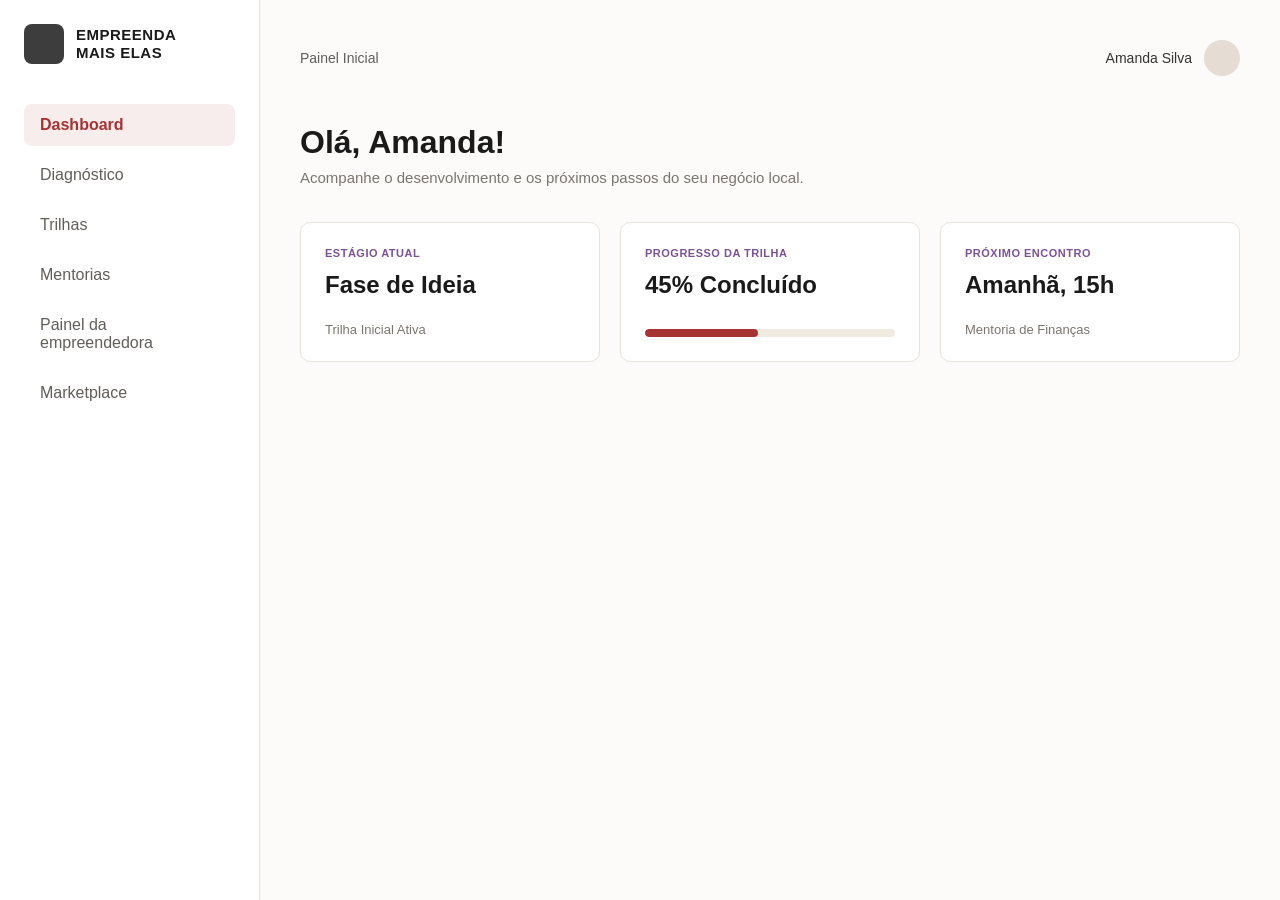
==== paginas/dashboard.html @ ef7c49da "feat: adicionar telas em HTML/CSS do Empreenda+ Elas" ====
<!DOCTYPE html>
<html lang="pt-BR">
<head>
    <meta charset="UTF-8">
    <meta name="viewport" content="width=device-width, initial-scale=1.0">
    <title>Empreenda+ Elas - Dashboard</title>
    <style>
        * {
            box-sizing: border-box;
            margin: 0;
            padding: 0;
            font-family: 'Segoe UI', Tahoma, Geneva, Verdana, sans-serif;
        }

        body {
            background-color: #fcfbfa;
            color: #333;
            display: flex;
            min-height: 100vh;
        }

        /* Menu Lateral (Sidebar) */
        .sidebar {
            width: 260px;
            background-color: #ffffff;
            border-right: 1px solid #e8e2da;
            padding: 24px;
            display: flex;
            flex-direction: column;
            flex-shrink: 0;
        }

        .logo-container {
            display: flex;
            align-items: center;
            gap: 12px;
            margin-bottom: 40px;
        }

        .logo-placeholder {
            width: 40px;
            height: 40px;
            background-color: #3d3d3d;
            border-radius: 8px;
        }

        .logo-text {
            font-weight: bold;
            font-size: 15px;
            color: #1a1a1a;
            letter-spacing: 0.5px;
            line-height: 1.2;
        }

        .nav-menu {
            list-style: none;
            display: flex;
            flex-direction: column;
            gap: 8px;
        }

        .nav-item a {
            display: block;
            padding: 12px 16px;
            color: #615e5a;
            text-decoration: none;
            border-radius: 8px;
            font-weight: 500;
            transition: all 0.2s ease;
        }

        .nav-item a:hover {
            background-color: #f7f3ed;
            color: #a63232;
        }

        .nav-item.active a {
            background-color: #f7eded;
            color: #a63232;
            font-weight: 600;
        }

        /* Conteúdo Principal */
        .main-content {
            flex: 1;
            padding: 40px;
            max-width: 1200px;
        }

        .header-top {
            display: flex;
            justify-content: space-between;
            align-items: center;
            margin-bottom: 48px;
        }

        .breadcrumb {
            font-size: 14px;
            color: #615e5a;
            font-weight: 500;
        }

        .user-profile {
            display: flex;
            align-items: center;
            gap: 12px;
        }

        .avatar {
            width: 36px;
            height: 36px;
            background-color: #e5dcd3;
            border-radius: 50%;
        }

        /* Seção de Boas-vindas */
        .welcome-section {
            margin-bottom: 36px;
        }

        .welcome-title {
            font-size: 32px;
            color: #1a1a1a;
            font-weight: 700;
            margin-bottom: 8px;
        }

        .welcome-subtitle {
            color: #7a756e;
            font-size: 15px;
        }

        /* Grid de Cards de Destaque */
        .overview-grid {
            display: flex;
            gap: 20px;
            flex-wrap: wrap;
        }

        .info-card {
            background-color: #ffffff;
            border: 1px solid #e8e2da;
            border-radius: 10px;
            padding: 24px;
            flex: 1;
            min-width: 260px;
            display: flex;
            flex-direction: column;
            justify-content: space-between;
            min-height: 140px;
        }

        .card-label {
            font-size: 11px;
            font-weight: 700;
            color: #7b5294; /* Tom roxo/púrpura dos rótulos internos */
            text-transform: uppercase;
            letter-spacing: 0.5px;
            margin-bottom: 12px;
        }

        .card-value {
            font-size: 24px;
            font-weight: 700;
            color: #1a1a1a;
            margin-bottom: 8px;
        }

        .card-subtext {
            font-size: 13px;
            color: #7a756e;
        }

        /* Componente da Barra de Progresso */
        .progress-wrapper {
            margin-top: 12px;
            width: 100%;
        }

        .progress-bg {
            width: 100%;
            height: 8px;
            background-color: #f0eae1;
            border-radius: 4px;
            overflow: hidden;
        }

        .progress-fill {
            height: 100%;
            background-color: #a63232;
            border-radius: 4px;
        }

        /* Ajuste de responsividade */
        @media (max-width: 768px) {
            .overview-grid {
                flex-direction: column;
            }
            .info-card {
                width: 100%;
            }
        }
    </style>
</head>
<body>

    <!-- Menu Lateral -->
    <nav class="sidebar">
        <div class="logo-container">
            <div class="logo-placeholder"></div>
            <span class="logo-text">EMPREENDA<br>MAIS ELAS</span>
        </div>
        <ul class="nav-menu">
            <li class="nav-item active"><a href="#">Dashboard</a></li>
            <li class="nav-item"><a href="#">Diagnóstico</a></li>
            <li class="nav-item"><a href="#">Trilhas</a></li>
            <li class="nav-item"><a href="#">Mentorias</a></li>
            <li class="nav-item"><a href="#">Painel da empreendedora</a></li>
            <li class="nav-item"><a href="#">Marketplace</a></li>
        </ul>
    </nav>

    <!-- Conteúdo Principal -->
    <main class="main-content">
        <div class="header-top">
            <span class="breadcrumb">Painel Inicial</span>
            <div class="user-profile">
                <span style="font-weight: 500; font-size: 14px;">Amanda Silva</span>
                <div class="avatar"></div>
            </div>
        </div>

        <!-- Introdução -->
        <div class="welcome-section">
            <h1 class="welcome-title">Olá, Amanda!</h1>
            <p class="welcome-subtitle">Acompanhe o desenvolvimento e os próximos passos do seu negócio local.</p>
        </div>

        <!-- Bloco de Destaques Rápidos -->
        <section class="overview-grid">
            
            <!-- Card 1 -->
            <div class="info-card">
                <div>
                    <div class="card-label">Estágio Atual</div>
                    <div class="card-value">Fase de Ideia</div>
                </div>
                <div class="card-subtext">Trilha Inicial Ativa</div>
            </div>

            <!-- Card 2 -->
            <div class="info-card">
                <div>
                    <div class="card-label">Progresso da Trilha</div>
                    <div class="card-value">45% Concluído</div>
                </div>
                <div class="progress-wrapper">
                    <div class="progress-bg">
                        <div class="progress-fill" style="width: 45%;"></div>
                    </div>
                </div>
            </div>

            <!-- Card 3 -->
            <div class="info-card">
                <div>
                    <div class="card-label">Próximo Encontro</div>
                    <div class="card-value">Amanhã, 15h</div>
                </div>
                <div class="card-subtext">Mentoria de Finanças</div>
            </div>

        </section>
    </main>

</body>
</html>
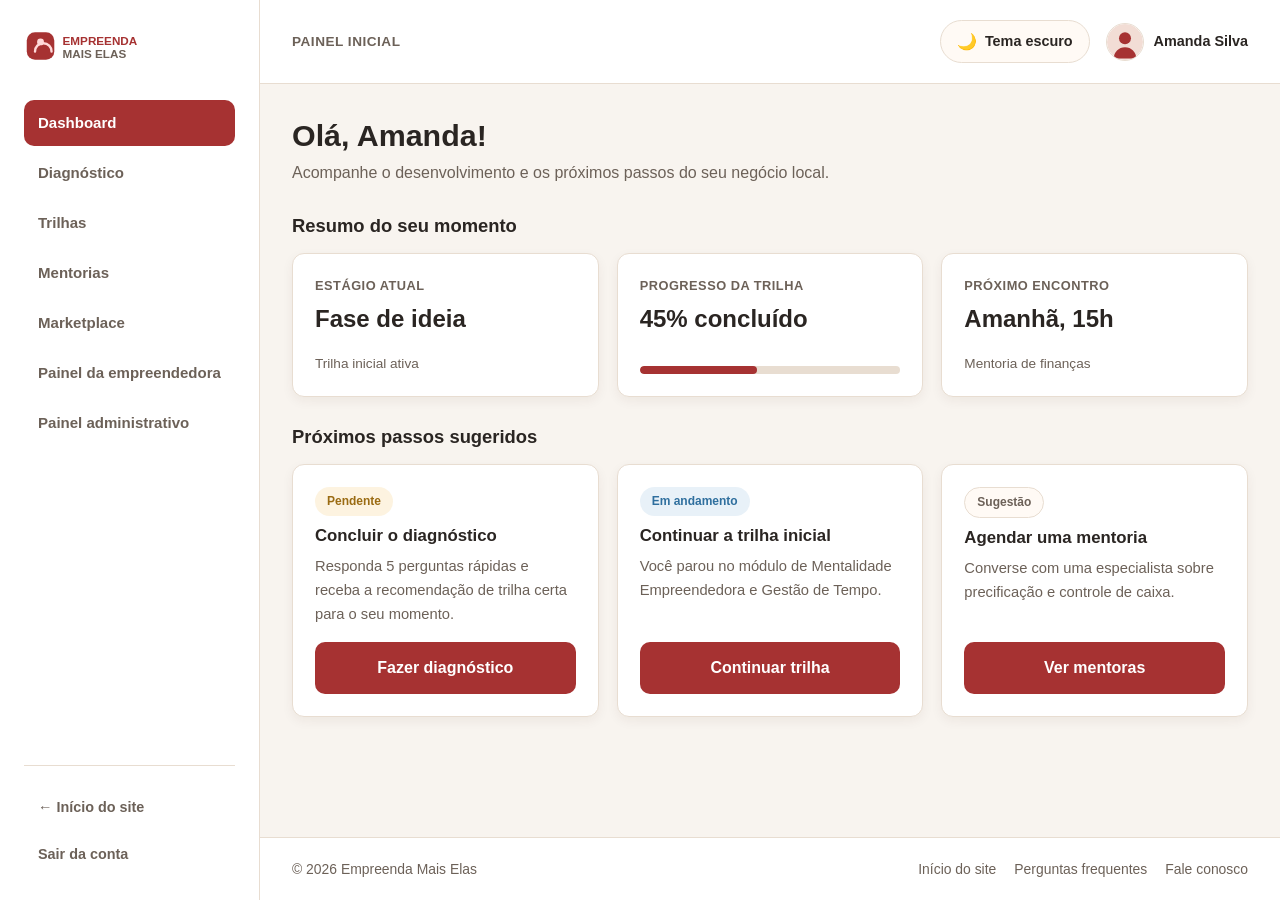
==== commit 0fcbea09: "Atualiza modelagem das páginas com nova interface minimalista" ====
--- a/paginas/dashboard.html
+++ b/paginas/dashboard.html
@@ -1,277 +1,159 @@
 <!DOCTYPE html>
 <html lang="pt-BR">
+
 <head>
     <meta charset="UTF-8">
     <meta name="viewport" content="width=device-width, initial-scale=1.0">
-    <title>Empreenda+ Elas - Dashboard</title>
-    <style>
-        * {
-            box-sizing: border-box;
-            margin: 0;
-            padding: 0;
-            font-family: 'Segoe UI', Tahoma, Geneva, Verdana, sans-serif;
-        }
+    <meta name="description" content="Painel inicial da empreendedora: estagio do negocio, progresso na trilha e proximos encontros.">
+    <title>Dashboard - Empreenda Mais Elas</title>
 
-        body {
-            background-color: #fcfbfa;
-            color: #333;
-            display: flex;
-            min-height: 100vh;
-        }
+    <link rel="icon" href="../img/logo-simbolo.svg" type="image/svg+xml">
+    <link rel="stylesheet" href="../css/base.css">
+    <link rel="stylesheet" href="../css/painel.css">
 
-        /* Menu Lateral (Sidebar) */
-        .sidebar {
-            width: 260px;
-            background-color: #ffffff;
-            border-right: 1px solid #e8e2da;
-            padding: 24px;
-            display: flex;
-            flex-direction: column;
-            flex-shrink: 0;
-        }
+    <!-- Sem "defer": o tema precisa ser aplicado antes da pagina pintar -->
+    <script src="../js/tema.js"></script>
+</head>
 
-        .logo-container {
-            display: flex;
-            align-items: center;
-            gap: 12px;
-            margin-bottom: 40px;
-        }
+<body class="layout-painel">
+    <a class="pular-para-conteudo" href="#conteudo">Pular para o conteúdo</a>
 
-        .logo-placeholder {
-            width: 40px;
-            height: 40px;
-            background-color: #3d3d3d;
-            border-radius: 8px;
-        }
+    <!-- ================= MENU LATERAL ================= -->
+    <nav class="menu-lateral" aria-label="Navegação da plataforma">
+        <a class="logo-marca" href="../index.html">
+            <img src="../img/logo.svg" alt="Empreenda Mais Elas - página inicial">
+        </a>
 
-        .logo-text {
-            font-weight: bold;
-            font-size: 15px;
-            color: #1a1a1a;
-            letter-spacing: 0.5px;
-            line-height: 1.2;
-        }
+        <ul class="menu-itens">
+                <li><a href="dashboard.html" aria-current="page">Dashboard</a></li>
+                <li><a href="diagnostico.html">Diagnóstico</a></li>
+                <li><a href="trilhas.html">Trilhas</a></li>
+                <li><a href="mentorias.html">Mentorias</a></li>
+                <li><a href="marketplace.html">Marketplace</a></li>
+                <li><a href="painelempreendedora.html">Painel da empreendedora</a></li>
+                <li><a href="paineladministrativo.html">Painel administrativo</a></li>
+        </ul>
 
-        .nav-menu {
-            list-style: none;
-            display: flex;
-            flex-direction: column;
-            gap: 8px;
-        }
-
-        .nav-item a {
-            display: block;
-            padding: 12px 16px;
-            color: #615e5a;
-            text-decoration: none;
-            border-radius: 8px;
-            font-weight: 500;
-            transition: all 0.2s ease;
-        }
-
-        .nav-item a:hover {
-            background-color: #f7f3ed;
-            color: #a63232;
-        }
-
-        .nav-item.active a {
-            background-color: #f7eded;
-            color: #a63232;
-            font-weight: 600;
-        }
-
-        /* Conteúdo Principal */
-        .main-content {
-            flex: 1;
-            padding: 40px;
-            max-width: 1200px;
-        }
-
-        .header-top {
-            display: flex;
-            justify-content: space-between;
-            align-items: center;
-            margin-bottom: 48px;
-        }
-
-        .breadcrumb {
-            font-size: 14px;
-            color: #615e5a;
-            font-weight: 500;
-        }
-
-        .user-profile {
-            display: flex;
-            align-items: center;
-            gap: 12px;
-        }
-
-        .avatar {
-            width: 36px;
-            height: 36px;
-            background-color: #e5dcd3;
-            border-radius: 50%;
-        }
-
-        /* Seção de Boas-vindas */
-        .welcome-section {
-            margin-bottom: 36px;
-        }
-
-        .welcome-title {
-            font-size: 32px;
-            color: #1a1a1a;
-            font-weight: 700;
-            margin-bottom: 8px;
-        }
-
-        .welcome-subtitle {
-            color: #7a756e;
-            font-size: 15px;
-        }
-
-        /* Grid de Cards de Destaque */
-        .overview-grid {
-            display: flex;
-            gap: 20px;
-            flex-wrap: wrap;
-        }
-
-        .info-card {
-            background-color: #ffffff;
-            border: 1px solid #e8e2da;
-            border-radius: 10px;
-            padding: 24px;
-            flex: 1;
-            min-width: 260px;
-            display: flex;
-            flex-direction: column;
-            justify-content: space-between;
-            min-height: 140px;
-        }
-
-        .card-label {
-            font-size: 11px;
-            font-weight: 700;
-            color: #7b5294; /* Tom roxo/púrpura dos rótulos internos */
-            text-transform: uppercase;
-            letter-spacing: 0.5px;
-            margin-bottom: 12px;
-        }
-
-        .card-value {
-            font-size: 24px;
-            font-weight: 700;
-            color: #1a1a1a;
-            margin-bottom: 8px;
-        }
-
-        .card-subtext {
-            font-size: 13px;
-            color: #7a756e;
-        }
-
-        /* Componente da Barra de Progresso */
-        .progress-wrapper {
-            margin-top: 12px;
-            width: 100%;
-        }
-
-        .progress-bg {
-            width: 100%;
-            height: 8px;
-            background-color: #f0eae1;
-            border-radius: 4px;
-            overflow: hidden;
-        }
-
-        .progress-fill {
-            height: 100%;
-            background-color: #a63232;
-            border-radius: 4px;
-        }
-
-        /* Ajuste de responsividade */
-        @media (max-width: 768px) {
-            .overview-grid {
-                flex-direction: column;
-            }
-            .info-card {
-                width: 100%;
-            }
-        }
-    </style>
-</head>
-<body>
-
-    <!-- Menu Lateral -->
-    <nav class="sidebar">
-        <div class="logo-container">
-            <div class="logo-placeholder"></div>
-            <span class="logo-text">EMPREENDA<br>MAIS ELAS</span>
+        <div class="menu-rodape">
+            <a href="../index.html">&larr; Início do site</a>
+            <a href="login.html" data-acao="sair">Sair da conta</a>
         </div>
-        <ul class="nav-menu">
-            <li class="nav-item active"><a href="#">Dashboard</a></li>
-            <li class="nav-item"><a href="#">Diagnóstico</a></li>
-            <li class="nav-item"><a href="#">Trilhas</a></li>
-            <li class="nav-item"><a href="#">Mentorias</a></li>
-            <li class="nav-item"><a href="#">Painel da empreendedora</a></li>
-            <li class="nav-item"><a href="#">Marketplace</a></li>
-        </ul>
     </nav>
 
-    <!-- Conteúdo Principal -->
-    <main class="main-content">
-        <div class="header-top">
-            <span class="breadcrumb">Painel Inicial</span>
-            <div class="user-profile">
-                <span style="font-weight: 500; font-size: 14px;">Amanda Silva</span>
-                <div class="avatar"></div>
+    <div class="area-conteudo">
+        <!-- ================= CABEÇALHO ================= -->
+        <header class="topo-painel">
+            <p class="trilha-navegacao">Painel inicial</p>
+
+            <div class="topo-acoes">
+                <button type="button" class="botao-tema" aria-pressed="false"
+                    aria-label="Mudar para o tema escuro">
+                    <span class="icone-tema" aria-hidden="true">🌙</span>
+                    <span class="texto-tema">Tema escuro</span>
+                </button>
+
+                <p class="perfil-usuaria">
+                    <img src="../img/avatar-amanda.svg" alt="Foto de perfil de Amanda Silva">
+                    <span class="nome-usuaria" data-nome-usuaria="">Amanda Silva</span>
+                </p>
             </div>
-        </div>
+        </header>
 
-        <!-- Introdução -->
-        <div class="welcome-section">
-            <h1 class="welcome-title">Olá, Amanda!</h1>
-            <p class="welcome-subtitle">Acompanhe o desenvolvimento e os próximos passos do seu negócio local.</p>
-        </div>
+        <!-- ================= CONTEÚDO PRINCIPAL ================= -->
+        <main class="conteudo-painel" id="conteudo">
+            <section class="intro-pagina" aria-labelledby="titulo-dashboard">
+                <h1 class="titulo-pagina" id="titulo-dashboard">
+                    Olá, <span data-nome-usuaria="">Amanda</span>!
+                </h1>
+                <p class="descricao-pagina">Acompanhe o desenvolvimento e os próximos
+                    passos do seu negócio local.</p>
+            </section>
 
-        <!-- Bloco de Destaques Rápidos -->
-        <section class="overview-grid">
-            
-            <!-- Card 1 -->
-            <div class="info-card">
-                <div>
-                    <div class="card-label">Estágio Atual</div>
-                    <div class="card-value">Fase de Ideia</div>
+            <section aria-labelledby="titulo-resumo">
+                <h2 class="titulo-secao" id="titulo-resumo">Resumo do seu momento</h2>
+
+                <div class="grade-cartoes">
+                    <article class="cartao cartao-indicador">
+                        <div>
+                            <p class="rotulo-indicador">Estágio atual</p>
+                            <p class="valor-indicador">Fase de ideia</p>
+                        </div>
+                        <p class="apoio-indicador">Trilha inicial ativa</p>
+                    </article>
+
+                    <article class="cartao cartao-indicador">
+                        <div>
+                            <p class="rotulo-indicador">Progresso da trilha</p>
+                            <p class="valor-indicador">45% concluído</p>
+                        </div>
+                        <div class="progresso">
+                            <div class="progresso-trilho">
+                                <div class="progresso-preenchimento" style="width: 45%"></div>
+                            </div>
+                            <p class="somente-leitor-tela">45 por cento concluído</p>
+                        </div>
+                    </article>
+
+                    <article class="cartao cartao-indicador">
+                        <div>
+                            <p class="rotulo-indicador">Próximo encontro</p>
+                            <p class="valor-indicador">Amanhã, 15h</p>
+                        </div>
+                        <p class="apoio-indicador">Mentoria de finanças</p>
+                    </article>
                 </div>
-                <div class="card-subtext">Trilha Inicial Ativa</div>
-            </div>
+            </section>
 
-            <!-- Card 2 -->
-            <div class="info-card">
-                <div>
-                    <div class="card-label">Progresso da Trilha</div>
-                    <div class="card-value">45% Concluído</div>
+            <section aria-labelledby="titulo-atalhos">
+                <h2 class="titulo-secao" id="titulo-atalhos">Próximos passos sugeridos</h2>
+
+                <div class="grade-cartoes">
+                    <article class="cartao cartao-trilha">
+                        <div>
+                            <span class="etiqueta etiqueta-aviso">Pendente</span>
+                            <h3>Concluir o diagnóstico</h3>
+                            <p>Responda 5 perguntas rápidas e receba a recomendação de
+                                trilha certa para o seu momento.</p>
+                        </div>
+                        <a class="botao-principal" href="diagnostico.html">Fazer diagnóstico</a>
+                    </article>
+
+                    <article class="cartao cartao-trilha">
+                        <div>
+                            <span class="etiqueta etiqueta-info">Em andamento</span>
+                            <h3>Continuar a trilha inicial</h3>
+                            <p>Você parou no módulo de Mentalidade Empreendedora e
+                                Gestão de Tempo.</p>
+                        </div>
+                        <a class="botao-principal" href="trilhas.html">Continuar trilha</a>
+                    </article>
+
+                    <article class="cartao cartao-trilha">
+                        <div>
+                            <span class="etiqueta etiqueta-neutra">Sugestão</span>
+                            <h3>Agendar uma mentoria</h3>
+                            <p>Converse com uma especialista sobre precificação e
+                                controle de caixa.</p>
+                        </div>
+                        <a class="botao-principal" href="mentorias.html">Ver mentoras</a>
+                    </article>
                 </div>
-                <div class="progress-wrapper">
-                    <div class="progress-bg">
-                        <div class="progress-fill" style="width: 45%;"></div>
-                    </div>
-                </div>
-            </div>
+            </section>
+        </main>
 
-            <!-- Card 3 -->
-            <div class="info-card">
-                <div>
-                    <div class="card-label">Próximo Encontro</div>
-                    <div class="card-value">Amanhã, 15h</div>
-                </div>
-                <div class="card-subtext">Mentoria de Finanças</div>
-            </div>
+        <!-- ================= RODAPÉ ================= -->
+        <footer class="rodape-painel">
+            <p>&copy; 2026 Empreenda Mais Elas</p>
+            <ul>
+                <li><a href="../index.html">Início do site</a></li>
+                <li><a href="../index.html#faq">Perguntas frequentes</a></li>
+                <li><a href="../index.html#contato">Fale conosco</a></li>
+            </ul>
+        </footer>
+    </div>
 
-        </section>
-    </main>
+    <script src="../js/auth.js" defer></script>
 
 </body>
-</html>+
+</html>
--- a/css/base.css
+++ b/css/base.css
@@ -0,0 +1,413 @@
+/* ==========================================================================
+   BASE.CSS - Fundacao compartilhada por TODAS as paginas
+   Tokens de cor, reset, tipografia, tema claro/escuro, botoes, formularios,
+   cabecalho, navegacao e rodape.
+   Deve ser o PRIMEIRO css carregado em qualquer pagina.
+   ========================================================================== */
+
+/* --------------------------------------------------------------------------
+   1. TOKENS DE DESIGN (tema claro)
+   -------------------------------------------------------------------------- */
+:root {
+    /* Cores da marca */
+    --cor-primaria: #a63232;
+    --cor-primaria-escura: #842525;
+    --cor-primaria-suave: #f7eded;
+
+    /* Superficies e texto */
+    --fundo: #f8f4ef;
+    --fundo-degrade-1: #f3e5d8;
+    --fundo-degrade-2: #f6f1ea;
+    --superficie: #ffffff;
+    --superficie-2: #fffaf5;
+    --texto: #2a2522;
+    --texto-suave: #6c6158;
+    --borda: #e8ddd1;
+
+    /* Estados */
+    --sucesso: #1d8b59;
+    --sucesso-fundo: #e7f5ee;
+    --erro: #c93d3d;
+    --erro-fundo: #fbeaea;
+    --info: #2f6f9e;
+    --info-fundo: #e8f1f8;
+    --aviso: #9a6b12;
+    --aviso-fundo: #fdf3e0;
+
+    /* Formularios */
+    --campo-fundo: #ffffff;
+    --texto-botao: #ffffff;
+    --foco-anel: rgba(166, 50, 50, 0.18);
+
+    /* Elevacao e forma */
+    --sombra: 0 12px 26px rgba(62, 34, 20, 0.08);
+    --sombra-suave: 0 4px 12px rgba(62, 34, 20, 0.06);
+    --raio: 16px;
+    --raio-pequeno: 10px;
+
+    /* Tipografia */
+    --fonte: "Segoe UI", Tahoma, Geneva, Verdana, sans-serif;
+}
+
+/* --------------------------------------------------------------------------
+   2. TOKENS DO TEMA ESCURO
+   Aplicado na tag <html> por js/tema.js ANTES da pagina pintar (evita piscar).
+   Basta redefinir os tokens aqui para o tema valer no site inteiro.
+   -------------------------------------------------------------------------- */
+html.tema-escuro {
+    --cor-primaria: #ff9b9b;
+    --cor-primaria-escura: #f38080;
+    --cor-primaria-suave: #3a2626;
+
+    --fundo: #1a1515;
+    --fundo-degrade-1: #241c1c;
+    --fundo-degrade-2: #171212;
+    --superficie: #251f1f;
+    --superficie-2: #2d2424;
+    --texto: #f7efe9;
+    --texto-suave: #d9c8bb;
+    --borda: #433838;
+
+    --sucesso: #7ad0a5;
+    --sucesso-fundo: #1e3a2d;
+    --erro: #ff8a8a;
+    --erro-fundo: #3c2323;
+    --info: #8fc4e8;
+    --info-fundo: #1e2e3a;
+    --aviso: #e8bf72;
+    --aviso-fundo: #3a2f1c;
+
+    --campo-fundo: #1f1a1a;
+    --texto-botao: #1d1515;
+    --foco-anel: rgba(255, 155, 155, 0.25);
+
+    --sombra: 0 12px 26px rgba(12, 8, 8, 0.4);
+    --sombra-suave: 0 4px 12px rgba(12, 8, 8, 0.35);
+}
+
+/* --------------------------------------------------------------------------
+   3. RESET
+   -------------------------------------------------------------------------- */
+*,
+*::before,
+*::after {
+    margin: 0;
+    padding: 0;
+    box-sizing: border-box;
+}
+
+html {
+    scroll-behavior: smooth;
+}
+
+html,
+body {
+    width: 100%;
+    overflow-x: hidden;
+}
+
+body {
+    font-family: var(--fonte);
+    font-size: 16px;
+    line-height: 1.6;
+    color: var(--texto);
+    background-color: var(--fundo);
+    transition: background-color 0.3s ease, color 0.3s ease;
+}
+
+img {
+    max-width: 100%;
+    height: auto;
+    display: block;
+}
+
+a {
+    color: var(--cor-primaria);
+}
+
+ul,
+ol {
+    list-style: none;
+}
+
+h1,
+h2,
+h3,
+h4 {
+    line-height: 1.25;
+}
+
+/* O atributo hidden precisa vencer regras como ".cartao-produto {display:flex}".
+   Sem isto o JavaScript esconde o elemento mas ele continua aparecendo. */
+[hidden] {
+    display: none !important;
+}
+
+/* Respeita quem prefere menos animacao */
+@media (prefers-reduced-motion: reduce) {
+    html {
+        scroll-behavior: auto;
+    }
+
+    *,
+    *::before,
+    *::after {
+        animation-duration: 0.01ms !important;
+        transition-duration: 0.01ms !important;
+    }
+}
+
+/* --------------------------------------------------------------------------
+   4. ACESSIBILIDADE
+   -------------------------------------------------------------------------- */
+.pular-para-conteudo {
+    position: absolute;
+    left: -9999px;
+    top: 0;
+    z-index: 999;
+    background: var(--cor-primaria);
+    color: var(--texto-botao);
+    padding: 12px 20px;
+    border-radius: 0 0 var(--raio-pequeno) 0;
+    font-weight: 700;
+    text-decoration: none;
+}
+
+.pular-para-conteudo:focus {
+    left: 0;
+}
+
+:focus-visible {
+    outline: 3px solid var(--cor-primaria);
+    outline-offset: 2px;
+}
+
+/* Texto visivel apenas para leitores de tela */
+.somente-leitor-tela {
+    position: absolute;
+    width: 1px;
+    height: 1px;
+    padding: 0;
+    margin: -1px;
+    overflow: hidden;
+    clip: rect(0, 0, 0, 0);
+    white-space: nowrap;
+    border: 0;
+}
+
+/* --------------------------------------------------------------------------
+   5. LOGOTIPO
+   -------------------------------------------------------------------------- */
+.logo-marca {
+    display: flex;
+    align-items: center;
+    gap: 10px;
+    text-decoration: none;
+    color: inherit;
+}
+
+.logo-marca img {
+    height: 40px;
+    width: auto;
+}
+
+/* No tema escuro o SVG do logo (vinho sobre transparente) perde contraste:
+   um leve clareamento resolve sem precisar de um segundo arquivo. */
+html.tema-escuro .logo-marca img {
+    filter: brightness(1.5) saturate(0.9);
+}
+
+/* --------------------------------------------------------------------------
+   6. BOTAO DE TEMA CLARO/ESCURO
+   -------------------------------------------------------------------------- */
+.botao-tema {
+    display: inline-flex;
+    align-items: center;
+    gap: 8px;
+    border: 1px solid var(--borda);
+    background: var(--superficie-2);
+    color: var(--texto);
+    border-radius: 999px;
+    padding: 9px 16px;
+    font: inherit;
+    font-size: 0.9rem;
+    font-weight: 700;
+    cursor: pointer;
+    white-space: nowrap;
+    transition: transform 0.2s ease, background-color 0.2s ease;
+}
+
+.botao-tema:hover {
+    transform: translateY(-1px);
+    background: var(--cor-primaria-suave);
+}
+
+.botao-tema .icone-tema {
+    font-size: 1rem;
+    line-height: 1;
+}
+
+/* --------------------------------------------------------------------------
+   7. BOTOES GERAIS
+   -------------------------------------------------------------------------- */
+.botao-principal,
+.botao-secundario {
+    display: inline-block;
+    padding: 12px 20px;
+    border-radius: var(--raio-pequeno);
+    text-decoration: none;
+    font: inherit;
+    font-weight: 700;
+    text-align: center;
+    cursor: pointer;
+    border: 1px solid transparent;
+    transition: background-color 0.2s ease, color 0.2s ease;
+}
+
+.botao-principal {
+    background: var(--cor-primaria);
+    color: var(--texto-botao);
+}
+
+.botao-principal:hover {
+    background: var(--cor-primaria-escura);
+}
+
+.botao-secundario {
+    border-color: var(--cor-primaria);
+    color: var(--cor-primaria);
+    background: transparent;
+}
+
+.botao-secundario:hover {
+    background: var(--cor-primaria-suave);
+}
+
+/* --------------------------------------------------------------------------
+   8. FORMULARIOS (usado pelo formulario de contato, login e cadastro)
+   -------------------------------------------------------------------------- */
+.campo {
+    display: grid;
+    gap: 6px;
+    margin-bottom: 16px;
+}
+
+.campo label,
+.rotulo-campo {
+    font-weight: 700;
+    font-size: 0.92rem;
+    color: var(--texto);
+}
+
+input,
+select,
+textarea {
+    width: 100%;
+    border: 1px solid var(--borda);
+    border-radius: var(--raio-pequeno);
+    padding: 12px 14px;
+    font: inherit;
+    color: var(--texto);
+    background: var(--campo-fundo);
+    transition: border-color 0.2s ease, box-shadow 0.2s ease;
+}
+
+input::placeholder,
+textarea::placeholder {
+    color: var(--texto-suave);
+    opacity: 0.75;
+}
+
+input:focus,
+select:focus,
+textarea:focus {
+    outline: none;
+    border-color: var(--cor-primaria);
+    box-shadow: 0 0 0 3px var(--foco-anel);
+}
+
+textarea {
+    resize: vertical;
+    min-height: 130px;
+}
+
+/* Estado de erro do campo */
+.campo-invalido {
+    border-color: var(--erro);
+    box-shadow: 0 0 0 3px var(--erro-fundo);
+}
+
+/* Mensagem de erro logo abaixo do campo */
+.mensagem-erro {
+    display: block;
+    min-height: 18px;
+    color: var(--erro);
+    font-size: 0.82rem;
+    font-weight: 600;
+}
+
+/* Mensagem geral de status do formulario (erro ou sucesso) */
+.mensagem-status {
+    min-height: 24px;
+    font-weight: 700;
+    border-radius: var(--raio-pequeno);
+    padding: 0;
+    transition: padding 0.2s ease;
+}
+
+.mensagem-status.is-erro,
+.mensagem-status.is-sucesso,
+.mensagem-status.is-info {
+    padding: 12px 14px;
+    border: 1px solid;
+}
+
+.mensagem-status.is-erro {
+    color: var(--erro);
+    background: var(--erro-fundo);
+    border-color: var(--erro);
+}
+
+.mensagem-status.is-sucesso {
+    color: var(--sucesso);
+    background: var(--sucesso-fundo);
+    border-color: var(--sucesso);
+}
+
+.mensagem-status.is-info {
+    color: var(--info);
+    background: var(--info-fundo);
+    border-color: var(--info);
+}
+
+/* --------------------------------------------------------------------------
+   9. ETIQUETAS DE STATUS (badges) - reaproveitadas em varias paginas
+   -------------------------------------------------------------------------- */
+.etiqueta {
+    display: inline-block;
+    padding: 5px 12px;
+    border-radius: 999px;
+    font-size: 0.75rem;
+    font-weight: 700;
+}
+
+.etiqueta-sucesso {
+    background: var(--sucesso-fundo);
+    color: var(--sucesso);
+}
+
+.etiqueta-aviso {
+    background: var(--aviso-fundo);
+    color: var(--aviso);
+}
+
+.etiqueta-info {
+    background: var(--info-fundo);
+    color: var(--info);
+}
+
+.etiqueta-neutra {
+    background: var(--superficie-2);
+    color: var(--texto-suave);
+    border: 1px solid var(--borda);
+}
--- a/css/painel.css
+++ b/css/painel.css
@@ -0,0 +1,671 @@
+/* ==========================================================================
+   PAINEL.CSS - Layout compartilhado pelas paginas internas
+   dashboard, diagnostico, trilhas, mentorias, marketplace,
+   painelempreendedora e paineladministrativo.
+   Substitui as ~1.700 linhas de <style> que estavam duplicadas dentro do HTML.
+   Depende de base.css, que deve ser carregado antes.
+   ========================================================================== */
+
+/* --------------------------------------------------------------------------
+   1. ESTRUTURA GERAL
+   -------------------------------------------------------------------------- */
+body.layout-painel {
+    display: flex;
+    min-height: 100vh;
+    background-color: var(--fundo);
+}
+
+/* Coluna da direita: cabecalho + conteudo + rodape */
+.area-conteudo {
+    flex: 1;
+    min-width: 0;
+    display: flex;
+    flex-direction: column;
+}
+
+/* --------------------------------------------------------------------------
+   2. MENU LATERAL
+   -------------------------------------------------------------------------- */
+.menu-lateral {
+    width: 260px;
+    flex-shrink: 0;
+    background: var(--superficie);
+    border-right: 1px solid var(--borda);
+    padding: 24px;
+    display: flex;
+    flex-direction: column;
+    gap: 24px;
+}
+
+.menu-lateral .logo-marca {
+    margin-bottom: 8px;
+}
+
+.menu-lateral .logo-marca img {
+    height: 44px;
+}
+
+.menu-itens {
+    display: flex;
+    flex-direction: column;
+    gap: 4px;
+}
+
+.menu-itens a {
+    display: block;
+    padding: 11px 14px;
+    border-radius: var(--raio-pequeno);
+    color: var(--texto-suave);
+    text-decoration: none;
+    font-size: 0.94rem;
+    font-weight: 600;
+    transition: background-color 0.2s ease, color 0.2s ease;
+}
+
+.menu-itens a:hover {
+    background: var(--cor-primaria-suave);
+    color: var(--cor-primaria);
+}
+
+.menu-itens a[aria-current="page"] {
+    background: var(--cor-primaria);
+    color: var(--texto-botao);
+}
+
+/* Bloco final do menu: voltar ao site e sair */
+.menu-rodape {
+    margin-top: auto;
+    padding-top: 20px;
+    border-top: 1px solid var(--borda);
+    display: flex;
+    flex-direction: column;
+    gap: 4px;
+}
+
+.menu-rodape a {
+    display: block;
+    padding: 10px 14px;
+    border-radius: var(--raio-pequeno);
+    color: var(--texto-suave);
+    text-decoration: none;
+    font-size: 0.9rem;
+    font-weight: 600;
+}
+
+.menu-rodape a:hover {
+    background: var(--cor-primaria-suave);
+    color: var(--cor-primaria);
+}
+
+/* --------------------------------------------------------------------------
+   3. CABECALHO DA AREA INTERNA
+   -------------------------------------------------------------------------- */
+.topo-painel {
+    display: flex;
+    align-items: center;
+    justify-content: space-between;
+    flex-wrap: wrap;
+    gap: 16px;
+    padding: 20px 32px;
+    border-bottom: 1px solid var(--borda);
+    background: var(--superficie);
+}
+
+.trilha-navegacao {
+    font-size: 0.85rem;
+    font-weight: 600;
+    color: var(--texto-suave);
+    text-transform: uppercase;
+    letter-spacing: 0.5px;
+}
+
+.topo-acoes {
+    display: flex;
+    align-items: center;
+    gap: 16px;
+}
+
+.perfil-usuaria {
+    display: flex;
+    align-items: center;
+    gap: 10px;
+}
+
+.perfil-usuaria .nome-usuaria {
+    font-weight: 600;
+    font-size: 0.9rem;
+}
+
+.perfil-usuaria img {
+    width: 38px;
+    height: 38px;
+    border-radius: 50%;
+    border: 1px solid var(--borda);
+}
+
+/* --------------------------------------------------------------------------
+   4. CONTEUDO PRINCIPAL
+   -------------------------------------------------------------------------- */
+.conteudo-painel {
+    flex: 1;
+    padding: 32px;
+    display: grid;
+    gap: 28px;
+    align-content: start;
+}
+
+.intro-pagina .titulo-pagina {
+    font-size: clamp(1.4rem, 3vw, 1.9rem);
+    color: var(--texto);
+    margin-bottom: 6px;
+}
+
+.intro-pagina .descricao-pagina {
+    color: var(--texto-suave);
+    max-width: 70ch;
+}
+
+.titulo-secao {
+    font-size: 1.15rem;
+    margin-bottom: 16px;
+}
+
+/* --------------------------------------------------------------------------
+   5. CARTOES
+   -------------------------------------------------------------------------- */
+.cartao {
+    background: var(--superficie);
+    border: 1px solid var(--borda);
+    border-radius: 12px;
+    padding: 22px;
+    box-shadow: var(--sombra-suave);
+}
+
+.grade-cartoes {
+    display: grid;
+    grid-template-columns: repeat(auto-fit, minmax(260px, 1fr));
+    gap: 18px;
+}
+
+/* Cartao de indicador (dashboard / paineis) */
+.cartao-indicador {
+    display: flex;
+    flex-direction: column;
+    justify-content: space-between;
+    gap: 14px;
+    min-height: 130px;
+}
+
+.rotulo-indicador {
+    font-size: 0.8rem;
+    font-weight: 700;
+    text-transform: uppercase;
+    letter-spacing: 0.5px;
+    color: var(--texto-suave);
+}
+
+.valor-indicador {
+    font-size: 1.5rem;
+    font-weight: 700;
+    color: var(--texto);
+    margin-top: 4px;
+}
+
+.apoio-indicador {
+    font-size: 0.85rem;
+    color: var(--texto-suave);
+}
+
+/* --------------------------------------------------------------------------
+   6. BARRA DE PROGRESSO
+   -------------------------------------------------------------------------- */
+.progresso {
+    display: grid;
+    gap: 6px;
+}
+
+.progresso-texto {
+    font-size: 0.8rem;
+    font-weight: 600;
+    color: var(--texto-suave);
+}
+
+.progresso-trilho {
+    height: 8px;
+    border-radius: 999px;
+    background: var(--borda);
+    overflow: hidden;
+}
+
+.progresso-preenchimento {
+    height: 100%;
+    border-radius: 999px;
+    background: var(--cor-primaria);
+    transition: width 0.4s ease;
+}
+
+/* --------------------------------------------------------------------------
+   7. CARTAO DE TRILHA / CURSO
+   -------------------------------------------------------------------------- */
+.cartao-trilha {
+    display: flex;
+    flex-direction: column;
+    gap: 16px;
+    justify-content: space-between;
+}
+
+.cartao-trilha h3 {
+    font-size: 1.05rem;
+    margin: 10px 0 8px;
+}
+
+.cartao-trilha p {
+    color: var(--texto-suave);
+    font-size: 0.92rem;
+}
+
+.rodape-cartao {
+    display: grid;
+    gap: 12px;
+}
+
+/* --------------------------------------------------------------------------
+   8. LISTA DE MENTORAS
+   -------------------------------------------------------------------------- */
+.lista-mentoras {
+    display: grid;
+    gap: 14px;
+}
+
+.cartao-mentora {
+    display: flex;
+    align-items: center;
+    justify-content: space-between;
+    flex-wrap: wrap;
+    gap: 14px;
+}
+
+.info-mentora {
+    display: flex;
+    align-items: center;
+    gap: 14px;
+}
+
+.info-mentora img {
+    width: 54px;
+    height: 54px;
+    border-radius: 50%;
+    border: 1px solid var(--borda);
+}
+
+.info-mentora h3 {
+    font-size: 1rem;
+}
+
+.info-mentora p {
+    font-size: 0.87rem;
+    color: var(--texto-suave);
+}
+
+.layout-duas-colunas {
+    display: grid;
+    grid-template-columns: 1.6fr 1fr;
+    gap: 24px;
+    align-items: start;
+}
+
+.agendamento {
+    display: grid;
+    gap: 8px;
+}
+
+.agendamento h3 {
+    font-size: 1rem;
+}
+
+.agendamento p {
+    font-size: 0.88rem;
+    color: var(--texto-suave);
+}
+
+/* --------------------------------------------------------------------------
+   9. MARKETPLACE
+   -------------------------------------------------------------------------- */
+.barra-busca {
+    display: flex;
+    gap: 10px;
+    flex-wrap: wrap;
+    align-items: flex-end;
+}
+
+.barra-busca .campo {
+    flex: 1 1 260px;
+    margin-bottom: 0;
+}
+
+.cartao-produto {
+    display: flex;
+    flex-direction: column;
+    padding: 0;
+    overflow: hidden;
+}
+
+.cartao-produto img {
+    width: 100%;
+    aspect-ratio: 4 / 3;
+    object-fit: cover;
+}
+
+.corpo-produto {
+    padding: 18px;
+    display: grid;
+    gap: 6px;
+    flex: 1;
+    align-content: start;
+}
+
+.corpo-produto h3 {
+    font-size: 1rem;
+}
+
+.vendedora-produto {
+    font-size: 0.85rem;
+    color: var(--texto-suave);
+}
+
+.preco-produto {
+    font-size: 1.2rem;
+    font-weight: 700;
+    color: var(--cor-primaria);
+    margin-top: 4px;
+}
+
+/* Mensagem de "nenhum resultado" da busca */
+.sem-resultado {
+    grid-column: 1 / -1;
+    padding: 24px;
+    text-align: center;
+    color: var(--texto-suave);
+    border: 1px dashed var(--borda);
+    border-radius: 12px;
+}
+
+/* --------------------------------------------------------------------------
+   10. QUIZ DO DIAGNOSTICO
+   -------------------------------------------------------------------------- */
+.caixa-quiz {
+    max-width: 720px;
+    margin-inline: auto;
+    width: 100%;
+}
+
+.etapa-quiz {
+    font-size: 0.82rem;
+    font-weight: 700;
+    text-transform: uppercase;
+    letter-spacing: 0.5px;
+    color: var(--cor-primaria);
+    margin-bottom: 10px;
+}
+
+.pergunta-quiz {
+    font-size: clamp(1.2rem, 2.6vw, 1.5rem);
+    margin-bottom: 22px;
+}
+
+/* fieldset/legend reais no lugar das divs falsas */
+.grupo-opcoes {
+    border: none;
+    display: grid;
+    gap: 12px;
+    margin-bottom: 24px;
+}
+
+.opcao {
+    display: flex;
+    align-items: center;
+    gap: 12px;
+    padding: 16px 18px;
+    border: 2px solid var(--borda);
+    border-radius: 12px;
+    background: var(--superficie-2);
+    cursor: pointer;
+    transition: border-color 0.2s ease, background-color 0.2s ease;
+}
+
+.opcao:hover {
+    border-color: var(--cor-primaria);
+}
+
+.opcao input[type="radio"] {
+    width: 20px;
+    height: 20px;
+    flex-shrink: 0;
+    accent-color: var(--cor-primaria);
+    margin: 0;
+}
+
+/* Destaque quando a opcao esta marcada */
+.opcao:has(input:checked) {
+    border-color: var(--cor-primaria);
+    background: var(--cor-primaria-suave);
+}
+
+.opcao:has(input:focus-visible) {
+    outline: 3px solid var(--cor-primaria);
+    outline-offset: 2px;
+}
+
+.acoes-quiz {
+    display: flex;
+    gap: 12px;
+    flex-wrap: wrap;
+    justify-content: space-between;
+}
+
+.resultado-quiz {
+    display: grid;
+    gap: 10px;
+}
+
+/* --------------------------------------------------------------------------
+   11. TABELA ADMINISTRATIVA
+   -------------------------------------------------------------------------- */
+.rolagem-tabela {
+    overflow-x: auto;
+}
+
+.tabela-admin {
+    width: 100%;
+    min-width: 720px;
+    border-collapse: collapse;
+    text-align: left;
+}
+
+.tabela-admin th {
+    font-size: 0.75rem;
+    font-weight: 700;
+    text-transform: uppercase;
+    letter-spacing: 0.5px;
+    color: var(--texto-suave);
+    padding: 0 12px 14px 0;
+    border-bottom: 1px solid var(--borda);
+}
+
+.tabela-admin td {
+    font-size: 0.9rem;
+    padding: 16px 12px 16px 0;
+    border-bottom: 1px solid var(--borda);
+    vertical-align: middle;
+}
+
+.tabela-admin .celula-destaque {
+    font-weight: 600;
+}
+
+.botao-tabela {
+    padding: 8px 14px;
+    font-size: 0.85rem;
+    border-radius: 8px;
+}
+
+/* --------------------------------------------------------------------------
+   12. JANELA MODAL (agendamento de mentoria)
+   -------------------------------------------------------------------------- */
+.modal {
+    border: none;
+    padding: 0;
+    border-radius: var(--raio);
+    background: var(--superficie);
+    color: var(--texto);
+    width: min(520px, 92vw);
+    box-shadow: var(--sombra);
+}
+
+.modal::backdrop {
+    background: rgba(20, 12, 12, 0.55);
+}
+
+.modal-cabecalho {
+    display: flex;
+    align-items: flex-start;
+    justify-content: space-between;
+    gap: 16px;
+    padding: 22px 24px 0;
+}
+
+.modal-cabecalho h2 {
+    font-size: 1.15rem;
+}
+
+.modal-corpo {
+    padding: 18px 24px 24px;
+}
+
+.fechar-modal {
+    background: none;
+    border: none;
+    font-size: 1.5rem;
+    line-height: 1;
+    color: var(--texto-suave);
+    cursor: pointer;
+    padding: 4px 8px;
+    border-radius: 8px;
+}
+
+.fechar-modal:hover {
+    background: var(--cor-primaria-suave);
+    color: var(--cor-primaria);
+}
+
+/* --------------------------------------------------------------------------
+   13. RODAPE DA AREA INTERNA
+   -------------------------------------------------------------------------- */
+.rodape-painel {
+    padding: 20px 32px;
+    border-top: 1px solid var(--borda);
+    background: var(--superficie);
+    display: flex;
+    align-items: center;
+    justify-content: space-between;
+    flex-wrap: wrap;
+    gap: 12px;
+    font-size: 0.87rem;
+    color: var(--texto-suave);
+}
+
+.rodape-painel ul {
+    display: flex;
+    flex-wrap: wrap;
+    gap: 18px;
+}
+
+.rodape-painel a {
+    color: var(--texto-suave);
+    text-decoration: none;
+}
+
+.rodape-painel a:hover {
+    color: var(--cor-primaria);
+    text-decoration: underline;
+}
+
+/* --------------------------------------------------------------------------
+   14. RESPONSIVIDADE
+   Breakpoint em 1024px (antes 768px): entre 769px e 1024px a barra lateral
+   de 260px espremia demais o conteudo em tablets.
+   -------------------------------------------------------------------------- */
+@media (max-width: 1024px) {
+    body.layout-painel {
+        flex-direction: column;
+    }
+
+    .menu-lateral {
+        width: 100%;
+        border-right: none;
+        border-bottom: 1px solid var(--borda);
+        padding: 16px 20px;
+        gap: 14px;
+    }
+
+    .menu-itens {
+        flex-direction: row;
+        flex-wrap: wrap;
+    }
+
+    .menu-itens a {
+        flex: 1 1 160px;
+        text-align: center;
+    }
+
+    .menu-rodape {
+        margin-top: 0;
+        flex-direction: row;
+        flex-wrap: wrap;
+        padding-top: 14px;
+    }
+
+    .menu-rodape a {
+        flex: 1 1 160px;
+        text-align: center;
+    }
+
+    .layout-duas-colunas {
+        grid-template-columns: 1fr;
+    }
+}
+
+@media (max-width: 700px) {
+    .topo-painel,
+    .conteudo-painel,
+    .rodape-painel {
+        padding-inline: 18px;
+    }
+
+    .conteudo-painel {
+        padding-block: 22px;
+        gap: 22px;
+    }
+
+    .topo-painel {
+        flex-direction: column;
+        align-items: flex-start;
+    }
+
+    .grade-cartoes {
+        grid-template-columns: 1fr;
+    }
+
+    .cartao-mentora {
+        align-items: stretch;
+    }
+
+    .cartao-mentora .botao-principal {
+        width: 100%;
+    }
+
+    .acoes-quiz .botao-principal,
+    .acoes-quiz .botao-secundario {
+        flex: 1 1 140px;
+    }
+}
